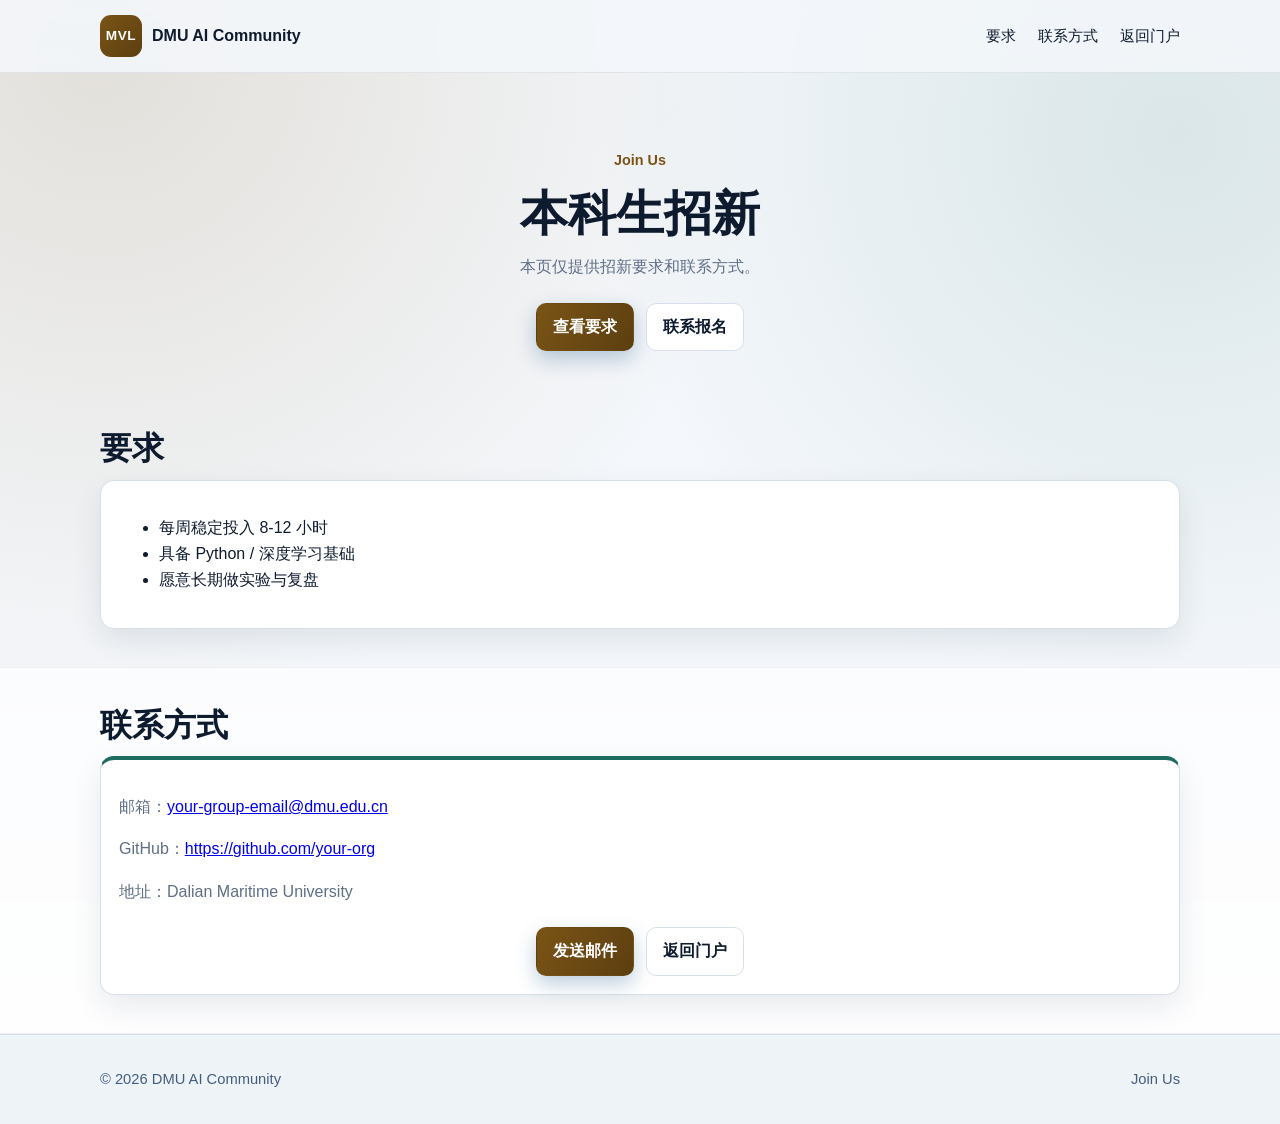
==== collab.html @ ff01324c "DAC" ====
﻿<!doctype html>
<html lang="zh-CN">
<head>
  <meta charset="UTF-8" />
  <meta name="viewport" content="width=device-width, initial-scale=1.0" />
  <title>DMU AI Community | 本科生招新</title>
  <meta name="description" content="DMU AI Community  招新页：要求与联系方式。" />
  <link rel="stylesheet" href="./styles.css" />
</head>
<body class="collab-page">
  <header class="site-header" id="top">
    <div class="container nav-wrap">
      <a class="brand" href="./index.html">
        <span class="brand-mark">MVL</span>
        <span class="brand-text">DMU AI Community</span>
      </a>
      <button class="menu-btn" id="menuBtn" aria-label="切换导航">菜单</button>
      <nav id="nav" class="nav-links">
        <a href="#requirements">要求</a>
        <a href="#contact">联系方式</a>
        <a href="./index.html">返回门户</a>
      </nav>
    </div>
  </header>

  <main>
    <section class="hero">
      <div class="container hero-grid">
        <div>
          <p class="eyebrow">Join Us</p>
          <h1>本科生招新</h1>
          <p class="hero-sub">本页仅提供招新要求和联系方式。</p>
          <div class="hero-actions">
            <a class="btn btn-primary" href="#requirements">查看要求</a>
            <a class="btn btn-ghost" href="#contact">联系报名</a>
          </div>
        </div>
      </div>
    </section>

    <section class="section" id="requirements">
      <div class="container">
        <h2>要求</h2>
        <article class="card">
          <ul>
            <li>每周稳定投入 8-12 小时</li>
            <li>具备 Python / 深度学习基础</li>
            <li>愿意长期做实验与复盘</li>
          </ul>
        </article>
      </div>
    </section>

    <section class="section alt" id="contact">
      <div class="container">
        <h2>联系方式</h2>
        <article class="join-card">
          <p>邮箱：<a href="mailto:your-group-email@dmu.edu.cn">your-group-email@dmu.edu.cn</a></p>
          <p>GitHub：<a href="https://github.com/your-org">https://github.com/your-org</a></p>
          <p>地址：Dalian Maritime University</p>
          <div class="hero-actions">
            <a class="btn btn-primary" href="mailto:your-group-email@dmu.edu.cn">发送邮件</a>
            <a class="btn btn-ghost" href="./index.html">返回门户</a>
          </div>
        </article>
      </div>
    </section>
  </main>

  <footer class="site-footer">
    <div class="container footer-wrap">
      <p>© 2026 DMU AI Community </p>
      <p>Join Us</p>
    </div>
  </footer>

  <script src="./script.js"></script>
</body>
</html>
---- styles.css ----
﻿:root {
  --bg: #f4f7fb;
  --surface: #ffffff;
  --ink: #0e1b2f;
  --muted: #5f6f86;
  --brand: #0f4c81;
  --brand-strong: #0a3559;
  --accent: #d98b2b;
  --line: #d7e0ea;
  --radius: 14px;
  --shadow: 0 12px 30px rgba(16, 44, 72, 0.09);
  --hero-glow-a: rgba(15, 76, 129, 0.08);
  --hero-glow-b: rgba(217, 139, 43, 0.1);
  --header-bg: rgba(244, 247, 251, 0.86);
}

* {
  box-sizing: border-box;
}

html {
  scroll-behavior: smooth;
}

body {
  margin: 0;
  font-family: "Segoe UI", "PingFang SC", "Hiragino Sans GB", "Microsoft YaHei", "Noto Sans CJK SC", sans-serif;
  color: var(--ink);
  background:
    radial-gradient(circle at 8% 5%, var(--hero-glow-a), transparent 42%),
    radial-gradient(circle at 92% 12%, var(--hero-glow-b), transparent 38%),
    var(--bg);
  line-height: 1.65;
}

body.portal-page {
  --brand: #0f4c81;
  --brand-strong: #0a3559;
  --accent: #d98b2b;
  --hero-glow-a: rgba(15, 76, 129, 0.1);
  --hero-glow-b: rgba(217, 139, 43, 0.12);
}

body.research-page {
  --brand: #005a56;
  --brand-strong: #013f3c;
  --accent: #c06f22;
  --hero-glow-a: rgba(0, 90, 86, 0.13);
  --hero-glow-b: rgba(192, 111, 34, 0.11);
}

body.members-page {
  --brand: #8b2f4b;
  --brand-strong: #682239;
  --accent: #2f6f8b;
  --hero-glow-a: rgba(139, 47, 75, 0.12);
  --hero-glow-b: rgba(47, 111, 139, 0.1);
}

body.collab-page {
  --brand: #7a5416;
  --brand-strong: #5c3f10;
  --accent: #1e6b5f;
  --hero-glow-a: rgba(122, 84, 22, 0.14);
  --hero-glow-b: rgba(30, 107, 95, 0.12);
}

body.learning-simple-page {
  background: #f7f9fc;
}

.container {
  width: min(1080px, 92%);
  margin: 0 auto;
}

.site-header {
  position: sticky;
  top: 0;
  z-index: 40;
  backdrop-filter: blur(8px);
  border-bottom: 1px solid rgba(14, 27, 47, 0.08);
  background: var(--header-bg);
}

.nav-wrap {
  display: flex;
  align-items: center;
  justify-content: space-between;
  min-height: 72px;
}

.brand {
  display: inline-flex;
  align-items: center;
  gap: 10px;
  text-decoration: none;
  color: inherit;
  font-weight: 600;
}

.brand-mark {
  display: inline-grid;
  place-items: center;
  width: 42px;
  height: 42px;
  border-radius: 11px;
  background: linear-gradient(135deg, var(--brand), var(--brand-strong));
  color: #fff;
  font-size: 0.85rem;
  letter-spacing: 0.04em;
}

.nav-links {
  display: flex;
  gap: 22px;
}

.nav-links a {
  color: var(--ink);
  text-decoration: none;
  font-weight: 500;
  font-size: 0.95rem;
}

.nav-links a:hover {
  color: var(--brand);
}

.menu-btn {
  display: none;
  border: 1px solid var(--line);
  background: #fff;
  color: var(--ink);
  border-radius: 10px;
  padding: 8px 12px;
}

.hero {
  padding: 76px 0 40px;
}

.hero-grid {
  display: block;
}

.hero-grid > div {
  max-width: 820px;
  margin: 0 auto;
  text-align: center;
}

.eyebrow {
  font-size: 0.9rem;
  color: var(--brand);
  font-weight: 600;
  margin: 0;
}

h1,
h2,
h3 {
  font-family: Georgia, "Times New Roman", "Songti SC", "SimSun", serif;
  line-height: 1.2;
  margin: 0 0 12px;
}

h1 {
  font-size: clamp(2rem, 4vw, 3rem);
  margin-top: 12px;
}

h2 {
  font-size: clamp(1.5rem, 2.5vw, 2rem);
}

.hero-sub {
  color: var(--muted);
  max-width: 54ch;
  margin: 0 auto;
}

.hero-actions {
  display: flex;
  gap: 12px;
  flex-wrap: wrap;
  justify-content: center;
  margin-top: 22px;
}

.btn {
  display: inline-block;
  text-decoration: none;
  font-weight: 600;
  padding: 10px 16px;
  border-radius: 10px;
  border: 1px solid transparent;
  transition: transform 0.2s ease, box-shadow 0.2s ease;
}

.btn:hover {
  transform: translateY(-1px);
}

.btn-primary {
  background: linear-gradient(120deg, var(--brand), var(--brand-strong));
  color: #fff;
  box-shadow: 0 8px 20px rgba(15, 76, 129, 0.27);
}

.btn-ghost {
  border-color: var(--line);
  color: var(--ink);
  background: #fff;
}

.hero-card,
.card,
.join-card {
  background: var(--surface);
  border: 1px solid var(--line);
  border-radius: var(--radius);
  box-shadow: var(--shadow);
}

.hero-card {
  padding: 20px;
  border-top: 4px solid var(--accent);
}

.hero-card ul {
  margin: 0;
  padding-left: 20px;
}

.section {
  padding: 38px 0;
}

.section.alt {
  background: linear-gradient(180deg, rgba(255, 255, 255, 0.66), rgba(255, 255, 255, 0.9));
  border-top: 1px solid rgba(14, 27, 47, 0.06);
  border-bottom: 1px solid rgba(14, 27, 47, 0.06);
}

.section p {
  color: var(--muted);
}

.section-head {
  display: flex;
  align-items: baseline;
  justify-content: space-between;
  gap: 16px;
}

.section-head a {
  color: var(--brand);
  text-decoration: none;
  font-weight: 600;
}

.path-list {
  margin: 10px 0 0;
  padding-left: 18px;
}

.path-list li {
  margin: 8px 0;
}

.path-list a {
  color: var(--brand);
  text-decoration: none;
}

.path-list a:hover {
  text-decoration: underline;
}

.learning-main .section {
  padding: 20px 0;
}

.learning-wrap {
  max-width: 760px;
}

.learning-wrap h1 {
  margin-bottom: 8px;
}

.learning-wrap h2 {
  font-size: 1.25rem;
  margin-bottom: 8px;
}

.news-list {
  list-style: none;
  padding: 0;
  margin: 14px 0 0;
  border-top: 1px solid var(--line);
}

.news-list li {
  display: grid;
  grid-template-columns: 92px 1fr;
  gap: 12px;
  padding: 8px 0;
  border-bottom: 1px solid var(--line);
}

.news-date {
  font-size: 0.86rem;
  color: #486a8d;
  font-weight: 600;
  line-height: 1.5;
}

.news-title {
  margin: 0;
  color: var(--ink);
  font-weight: 600;
  line-height: 1.35;
}

.chips {
  display: flex;
  flex-wrap: wrap;
  gap: 10px;
  margin-top: 14px;
}

.chips span {
  border: 1px solid var(--line);
  background: #fff;
  padding: 6px 12px;
  border-radius: 999px;
  font-size: 0.9rem;
  color: #32435d;
}

.cards {
  display: grid;
  gap: 16px;
  margin-top: 14px;
}

.cards.two {
  grid-template-columns: repeat(2, minmax(0, 1fr));
}

.cards.three {
  grid-template-columns: repeat(3, minmax(0, 1fr));
}

.cards.four {
  grid-template-columns: repeat(4, minmax(0, 1fr));
}

.card {
  padding: 18px;
}

.card h3 {
  margin-bottom: 8px;
}

.card-date {
  margin: 0 0 8px;
  font-size: 0.82rem;
  color: #436489;
  font-weight: 600;
}

.profile p {
  margin: 6px 0;
}

.member-grid {
  display: grid;
  gap: 16px;
  margin-top: 14px;
}

.members-grid-six {
  grid-template-columns: repeat(6, minmax(0, 1fr));
}

.advisor-card {
  padding: 12px;
  display: grid;
  grid-template-columns: 120px 1fr;
  align-items: center;
  gap: 14px;
}

.advisor-photo-link {
  display: block;
  border-radius: 12px;
  overflow: hidden;
  background: #f2f6fb;
}

.advisor-photo {
  width: 100%;
  aspect-ratio: 1 / 1;
  object-fit: cover;
  display: block;
}

.member-card {
  padding: 0;
  overflow: hidden;
}

.member-photo-link {
  display: block;
  background: #f2f6fb;
}

.member-photo {
  display: block;
  width: 100%;
  aspect-ratio: 4 / 5;
  object-fit: cover;
}

.member-meta {
  padding: 14px 16px 16px;
}

.member-meta h3 {
  margin-bottom: 6px;
}

.member-meta p {
  margin: 5px 0;
}

.compact-member .member-meta {
  padding: 10px;
}

.compact-member .member-meta h3 {
  font-size: 1rem;
  margin-bottom: 4px;
}

.compact-member .member-meta p {
  font-size: 0.86rem;
  line-height: 1.45;
}

.direction-thumb {
  display: block;
  width: 100%;
  margin-top: 10px;
  border-radius: 10px;
  border: 1px solid var(--line);
}

.direction-note {
  margin-top: 8px;
  font-size: 0.9rem;
}

.framework-list {
  display: grid;
  gap: 16px;
}

.paper-card {
  padding: 12px;
  display: grid;
  grid-template-columns: 1fr 1fr;
  gap: 14px;
  align-items: start;
}

.paper-figure {
  width: 100%;
  border-radius: 10px;
  border: 1px solid var(--line);
  background: #f4f7fb;
}

.paper-info p {
  margin: 6px 0;
}

.students {
  margin-top: 16px;
}

.join {
  padding-bottom: 52px;
}

.join-grid {
  display: grid;
  grid-template-columns: 1.15fr 0.85fr;
  gap: 20px;
}

.join-grid ul {
  margin: 8px 0 0;
  padding-left: 20px;
  color: var(--muted);
}

.join-card {
  padding: 18px;
  align-self: start;
  border-top: 4px solid var(--accent);
}

.site-footer {
  border-top: 1px solid var(--line);
  background: #eef3f8;
  padding: 18px 0;
}

.footer-wrap {
  display: flex;
  justify-content: space-between;
  gap: 18px;
  flex-wrap: wrap;
  font-size: 0.92rem;
  color: #445d7f;
}

@media (max-width: 900px) {
  .hero-grid,
  .join-grid,
  .cards.three,
  .cards.four,
  .cards.two,
  .members-grid-six {
    grid-template-columns: 1fr;
  }

  .news-list li {
    grid-template-columns: 1fr;
    gap: 4px;
  }

  .paper-card {
    grid-template-columns: 1fr;
  }

  .advisor-card {
    grid-template-columns: 90px 1fr;
  }

  .menu-btn {
    display: inline-block;
  }

  .nav-links {
    position: absolute;
    right: 4%;
    top: 70px;
    width: min(280px, 92vw);
    background: #fff;
    border: 1px solid var(--line);
    border-radius: 12px;
    padding: 12px;
    display: none;
    flex-direction: column;
    gap: 8px;
    box-shadow: var(--shadow);
  }

  .nav-links.open {
    display: flex;
  }
}

@media (max-width: 1280px) {
  .members-grid-six {
    grid-template-columns: repeat(3, minmax(0, 1fr));
  }
}
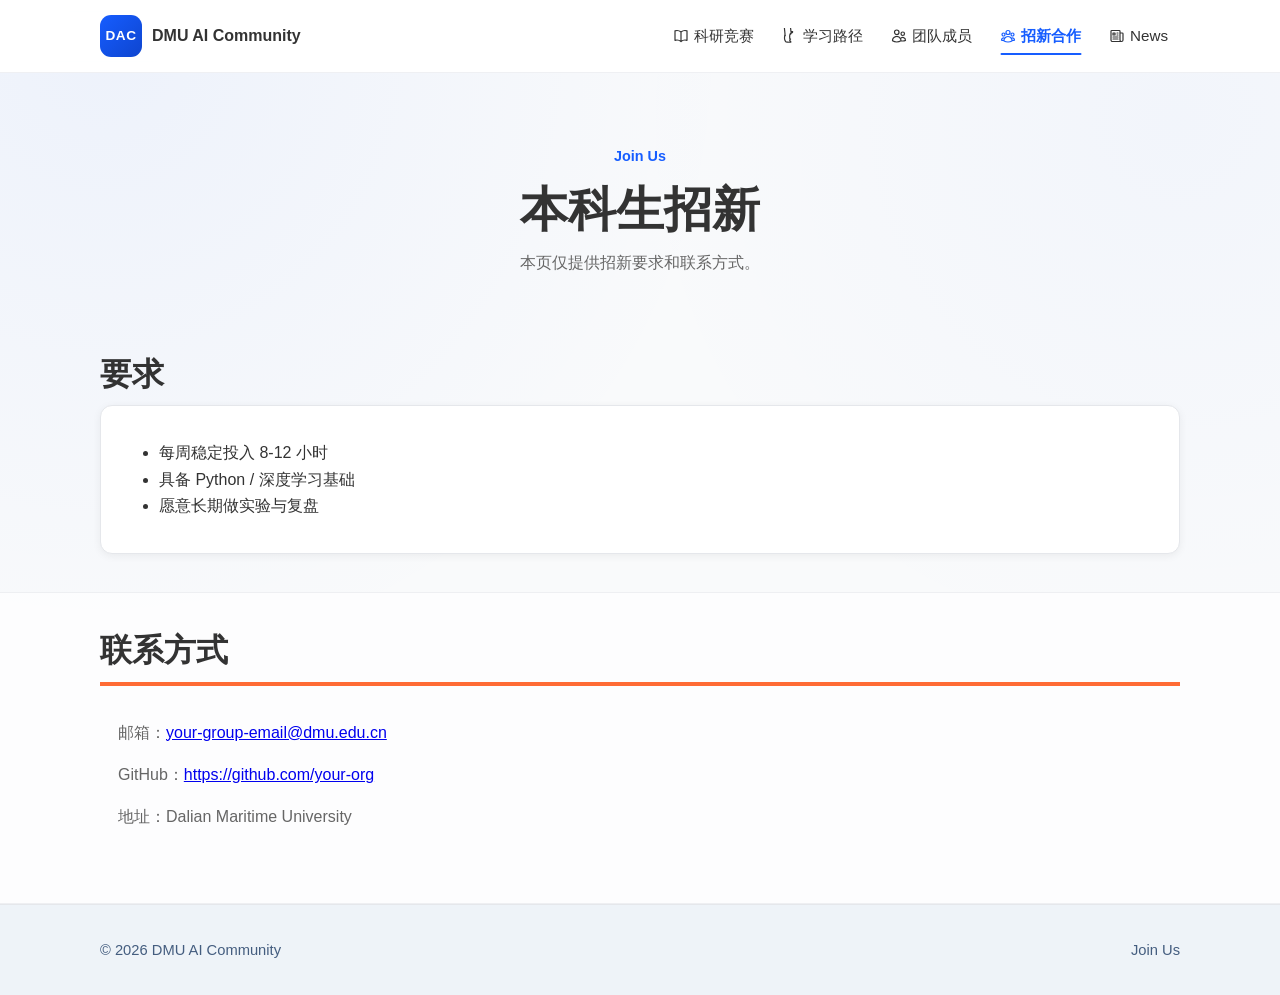
==== commit 4ce66f20: "Refactor into modular CSS/JS structure CSS: Split monolithic styles.css (920 lines) into:   - css/to" ====
--- a/collab.html
+++ b/collab.html
@@ -1,40 +1,34 @@
-﻿<!doctype html>
+<!doctype html>
 <html lang="zh-CN">
 <head>
   <meta charset="UTF-8" />
   <meta name="viewport" content="width=device-width, initial-scale=1.0" />
-  <title>DMU AI Community | 本科生招新</title>
-  <meta name="description" content="DMU AI Community  招新页：要求与联系方式。" />
-  <link rel="stylesheet" href="./styles.css" />
+  <title>DMU AI Community | 招新合作</title>
+  <meta name="description" content="DMU AI Community 招新页：要求与联系方式。" />
+  <link rel="stylesheet" href="./css/main.css" />
 </head>
 <body class="collab-page">
+  <!-- ========== Navigation ========== -->
   <header class="site-header" id="top">
     <div class="container nav-wrap">
       <a class="brand" href="./index.html">
-        <span class="brand-mark">MVL</span>
+        <span class="brand-mark">DAC</span>
         <span class="brand-text">DMU AI Community</span>
       </a>
       <button class="menu-btn" id="menuBtn" aria-label="切换导航">菜单</button>
-      <nav id="nav" class="nav-links">
-        <a href="#requirements">要求</a>
-        <a href="#contact">联系方式</a>
-        <a href="./index.html">返回门户</a>
-      </nav>
+      <nav class="nav-links"></nav>
     </div>
   </header>
+  <div class="nav-mobile" id="navMobile"></div>
 
+  <!-- ========== Main Content ========== -->
   <main>
     <section class="hero">
       <div class="container hero-grid">
         <div>
           <p class="eyebrow">Join Us</p>
           <h1>本科生招新</h1>
-          <p class="hero-sub">本页仅提供招新要求和联系方式。</p>
-          <div class="hero-actions">
-            <a class="btn btn-primary" href="#requirements">查看要求</a>
-            <a class="btn btn-ghost" href="#contact">联系报名</a>
-          </div>
-        </div>
+          <p class="hero-sub">本页仅提供招新要求和联系方式。</p></div>
       </div>
     </section>
 
@@ -57,25 +51,14 @@
         <article class="join-card">
           <p>邮箱：<a href="mailto:your-group-email@dmu.edu.cn">your-group-email@dmu.edu.cn</a></p>
           <p>GitHub：<a href="https://github.com/your-org">https://github.com/your-org</a></p>
-          <p>地址：Dalian Maritime University</p>
-          <div class="hero-actions">
-            <a class="btn btn-primary" href="mailto:your-group-email@dmu.edu.cn">发送邮件</a>
-            <a class="btn btn-ghost" href="./index.html">返回门户</a>
-          </div>
-        </article>
+          <p>地址：Dalian Maritime University</p></article>
       </div>
     </section>
   </main>
 
-  <footer class="site-footer">
-    <div class="container footer-wrap">
-      <p>© 2026 DMU AI Community </p>
-      <p>Join Us</p>
-    </div>
-  </footer>
+  <div class="site-footer-placeholder"></div>
 
-  <script src="./script.js"></script>
+  <script src="./js/nav-config.js"></script>
+  <script type="module" src="./js/app.js"></script>
 </body>
 </html>
-
-
--- a/css/main.css
+++ b/css/main.css
@@ -0,0 +1,9 @@
+/* ========================================
+   DMU AI Club — Main CSS Entry
+   ======================================== */
+
+@import './tokens.css';
+@import './base.css';
+@import './components.css';
+@import './pages.css';
+@import './responsive.css';
